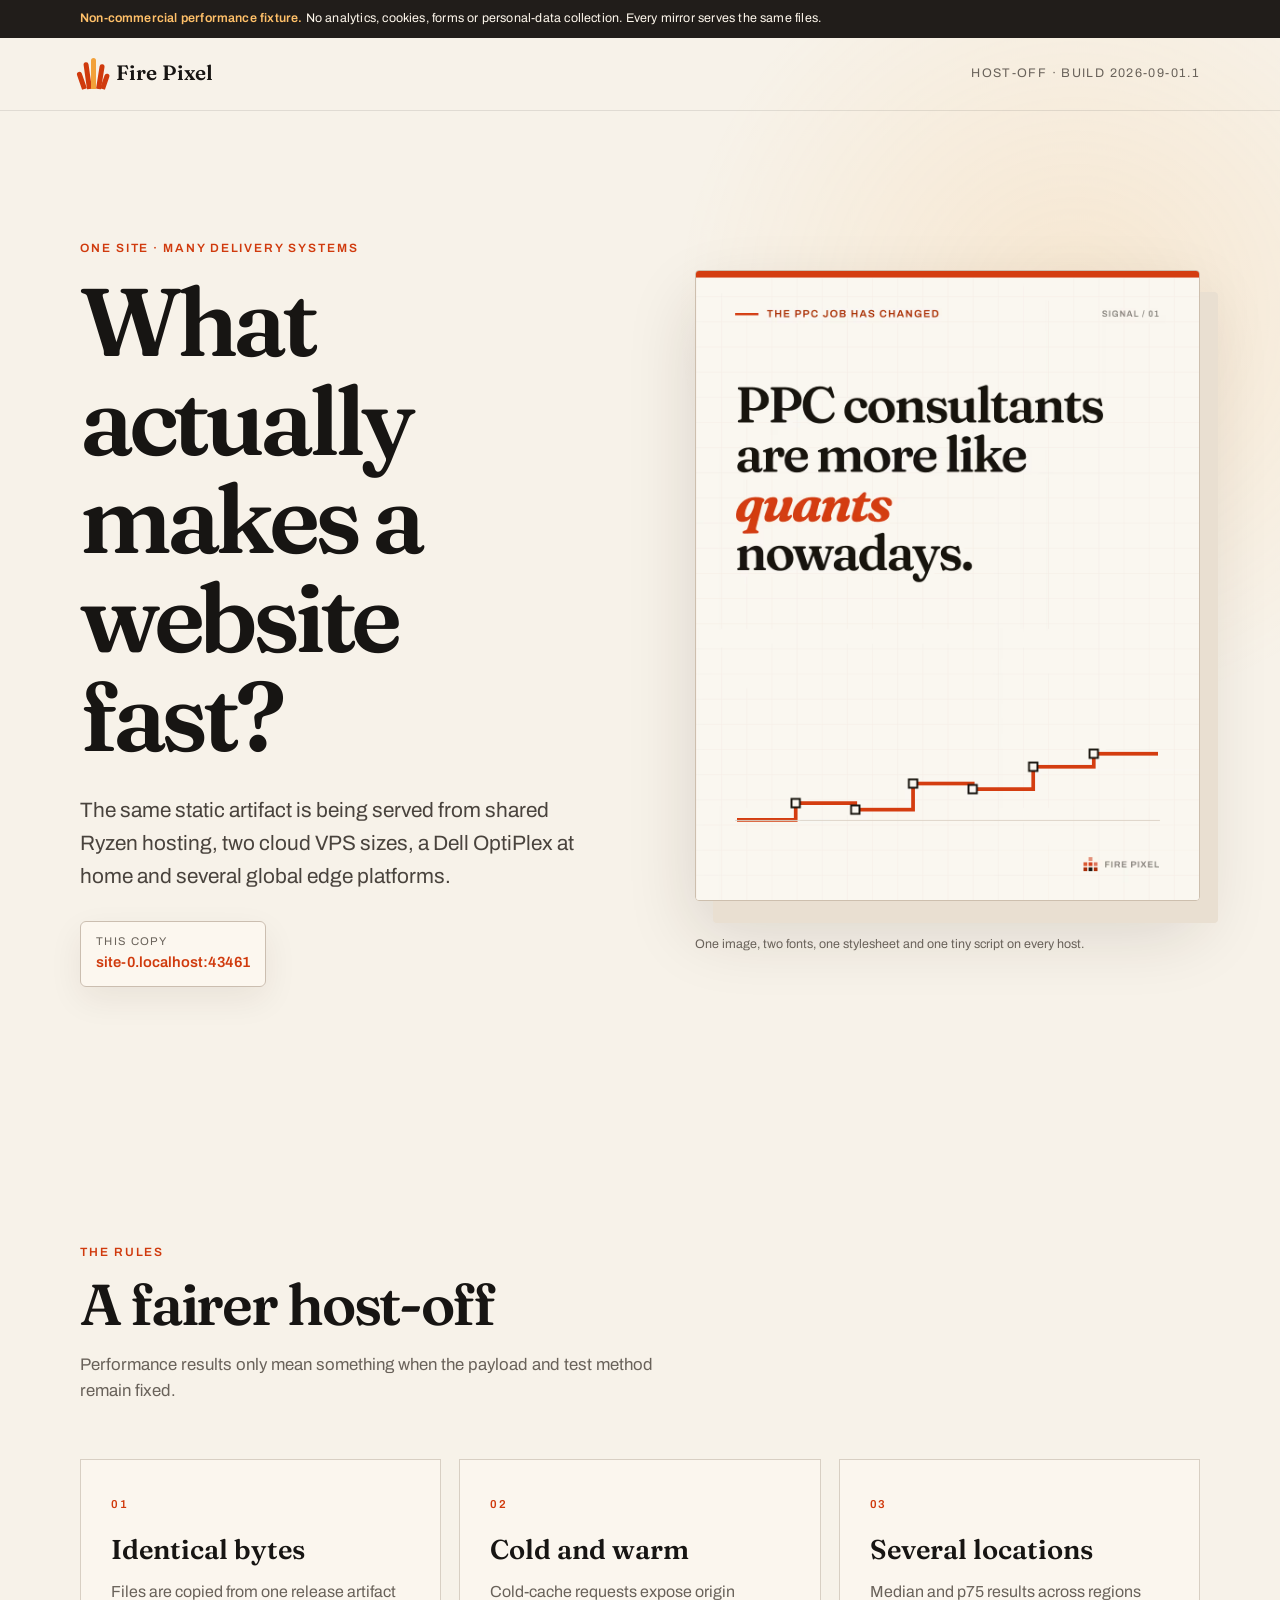
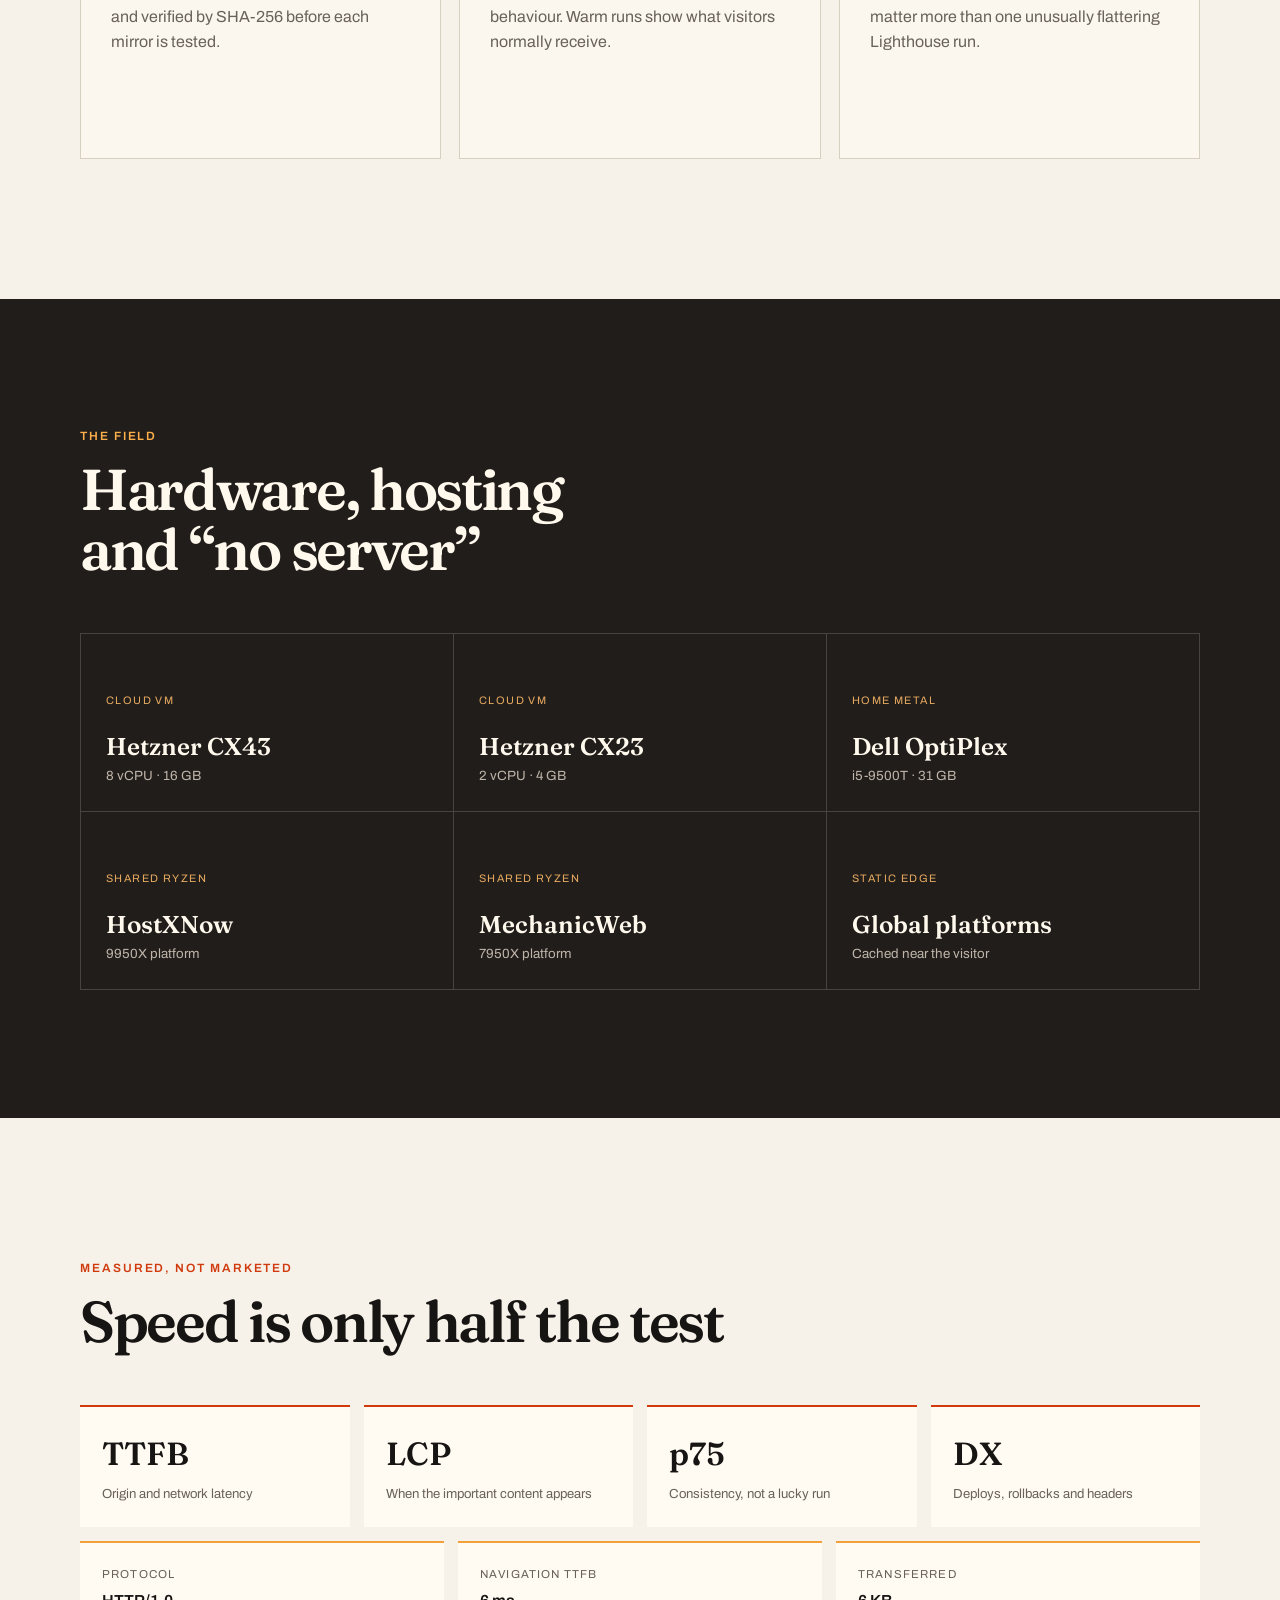
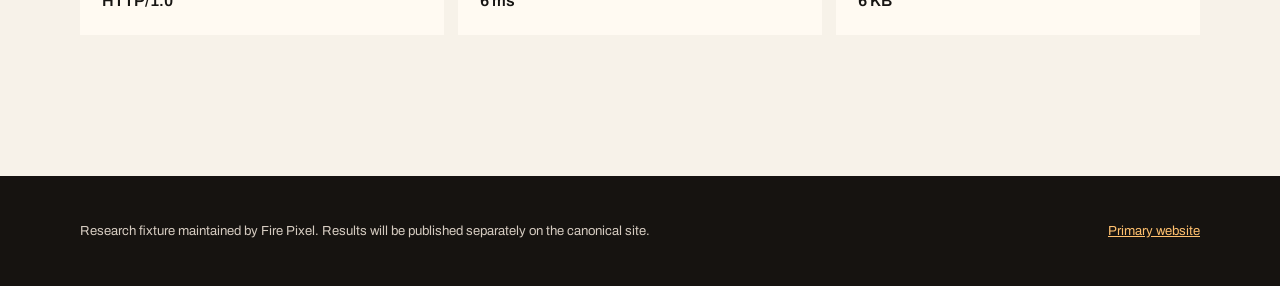
==== site/index.html @ 9b4414ca "Add neutral static host-off fixture" ====
<!doctype html>
<html lang="en-GB">
  <head>
    <meta charset="utf-8">
    <meta name="viewport" content="width=device-width, initial-scale=1">
    <meta name="robots" content="noindex, nofollow">
    <meta name="description" content="A neutral, tracking-free fixture used to compare static website delivery across hosting platforms.">
    <meta name="hostoff-build" content="2026-09-01.1">
    <link rel="canonical" href="https://www.firepixel.co.uk/host-off">
    <link rel="preload" href="./assets/archivo-400.woff2" as="font" type="font/woff2" crossorigin>
    <link rel="preload" href="./assets/fraunces-600.woff2" as="font" type="font/woff2" crossorigin>
    <link rel="preload" href="./assets/fixture.avif" as="image" type="image/avif" fetchpriority="high">
    <link rel="icon" href="./favicon.svg" type="image/svg+xml">
    <link rel="stylesheet" href="./assets/styles.css">
    <script src="./assets/hostoff.js" defer></script>
    <title>The Fire Pixel Host-Off — Static delivery fixture</title>
  </head>
  <body>
    <div class="research-note">
      <div class="wrap">
        <strong>Non-commercial performance fixture.</strong>
        No analytics, cookies, forms or personal-data collection. Every mirror serves the same files.
      </div>
    </div>

    <header class="site-head">
      <div class="wrap head-inner">
        <a class="brand" href="https://www.firepixel.co.uk/" aria-label="Fire Pixel primary website">
          <span class="mark" aria-hidden="true"><i></i><i></i><i></i><i></i><i></i></span>
          <span>Fire Pixel</span>
        </a>
        <span class="build">Host-Off · build 2026-09-01.1</span>
      </div>
    </header>

    <main>
      <section class="hero">
        <div class="wrap hero-grid">
          <div>
            <p class="eyebrow">One site · many delivery systems</p>
            <h1>What actually makes a website fast?</h1>
            <p class="lede">The same static artifact is being served from shared Ryzen hosting, two cloud VPS sizes, a Dell OptiPlex at home and several global edge platforms.</p>
            <div class="host-chip" aria-live="polite">
              <span>This copy</span>
              <strong data-host>detecting host…</strong>
            </div>
          </div>
          <figure class="hero-visual">
            <img src="./assets/fixture.avif" width="1080" height="1350" alt="A performance chart illustrating measured advertising outcomes" fetchpriority="high" decoding="async">
            <figcaption>One image, two fonts, one stylesheet and one tiny script on every host.</figcaption>
          </figure>
        </div>
      </section>

      <section class="principles wrap" aria-labelledby="rules-title">
        <div class="section-intro">
          <p class="eyebrow">The rules</p>
          <h2 id="rules-title">A fairer host-off</h2>
          <p>Performance results only mean something when the payload and test method remain fixed.</p>
        </div>
        <div class="card-grid">
          <article class="card">
            <span class="number">01</span>
            <h3>Identical bytes</h3>
            <p>Files are copied from one release artifact and verified by SHA-256 before each mirror is tested.</p>
          </article>
          <article class="card">
            <span class="number">02</span>
            <h3>Cold and warm</h3>
            <p>Cold-cache requests expose origin behaviour. Warm runs show what visitors normally receive.</p>
          </article>
          <article class="card">
            <span class="number">03</span>
            <h3>Several locations</h3>
            <p>Median and p75 results across regions matter more than one unusually flattering Lighthouse run.</p>
          </article>
        </div>
      </section>

      <section class="race">
        <div class="wrap">
          <div class="section-intro light">
            <p class="eyebrow">The field</p>
            <h2>Hardware, hosting and “no server”</h2>
          </div>
          <div class="lane-grid">
            <article><span>Cloud VM</span><strong>Hetzner CX43</strong><small>8 vCPU · 16 GB</small></article>
            <article><span>Cloud VM</span><strong>Hetzner CX23</strong><small>2 vCPU · 4 GB</small></article>
            <article><span>Home metal</span><strong>Dell OptiPlex</strong><small>i5-9500T · 31 GB</small></article>
            <article><span>Shared Ryzen</span><strong>HostXNow</strong><small>9950X platform</small></article>
            <article><span>Shared Ryzen</span><strong>MechanicWeb</strong><small>7950X platform</small></article>
            <article><span>Static edge</span><strong>Global platforms</strong><small>Cached near the visitor</small></article>
          </div>
        </div>
      </section>

      <section class="measure wrap" aria-labelledby="measure-title">
        <div class="section-intro">
          <p class="eyebrow">Measured, not marketed</p>
          <h2 id="measure-title">Speed is only half the test</h2>
        </div>
        <div class="metric-row">
          <div><strong>TTFB</strong><span>Origin and network latency</span></div>
          <div><strong>LCP</strong><span>When the important content appears</span></div>
          <div><strong>p75</strong><span>Consistency, not a lucky run</span></div>
          <div><strong>DX</strong><span>Deploys, rollbacks and headers</span></div>
        </div>
        <div class="live-readout" aria-label="Local browser timing">
          <div><span>Protocol</span><strong data-protocol>—</strong></div>
          <div><span>Navigation TTFB</span><strong data-ttfb>—</strong></div>
          <div><span>Transferred</span><strong data-transfer>—</strong></div>
        </div>
      </section>
    </main>

    <footer>
      <div class="wrap foot-inner">
        <p>Research fixture maintained by Fire Pixel. Results will be published separately on the canonical site.</p>
        <a href="https://www.firepixel.co.uk/">Primary website</a>
      </div>
    </footer>
  </body>
</html>
---- site/assets/styles.css ----
@font-face {
  font-family: "Archivo";
  src: url("./archivo-400.woff2") format("woff2");
  font-style: normal;
  font-weight: 400;
  font-display: swap;
}

@font-face {
  font-family: "Archivo";
  src: url("./archivo-600.woff2") format("woff2");
  font-style: normal;
  font-weight: 600;
  font-display: swap;
}

@font-face {
  font-family: "Fraunces";
  src: url("./fraunces-600.woff2") format("woff2");
  font-style: normal;
  font-weight: 600;
  font-display: swap;
}

:root {
  --ink: #171513;
  --paper: #f7f2e9;
  --cream: #fffaf2;
  --ember: #d03a0d;
  --muted: #69625a;
  --line: #d8cfc3;
  --night: #211d1a;
  --gold: #f2a13a;
  --wrap: min(1120px, calc(100% - 40px));
}

* { box-sizing: border-box; }

html { color-scheme: light; background: var(--paper); }

body {
  margin: 0;
  color: var(--ink);
  background:
    radial-gradient(circle at 84% 9%, rgb(242 161 58 / 14%), transparent 25rem),
    var(--paper);
  font-family: "Archivo", system-ui, sans-serif;
  line-height: 1.58;
}

a { color: inherit; }

.wrap { width: var(--wrap); margin-inline: auto; }

.research-note {
  padding: 9px 0;
  color: #fff8ed;
  background: var(--night);
  font-size: .78rem;
  letter-spacing: .015em;
}

.research-note strong { color: #ffc069; }

.site-head { border-bottom: 1px solid rgb(23 21 19 / 10%); }

.head-inner,
.foot-inner {
  min-height: 72px;
  display: flex;
  align-items: center;
  justify-content: space-between;
  gap: 24px;
}

.brand {
  display: inline-flex;
  align-items: center;
  gap: 10px;
  font-family: "Fraunces", Georgia, serif;
  font-size: 1.3rem;
  font-weight: 600;
  text-decoration: none;
}

.mark { position: relative; width: 26px; height: 31px; display: inline-block; }
.mark i { position: absolute; bottom: 0; width: 5px; border-radius: 8px 8px 2px 2px; background: var(--ember); transform-origin: 50% 100%; }
.mark i:nth-child(1) { left: 2px; height: 18px; transform: rotate(-19deg); }
.mark i:nth-child(2) { left: 7px; height: 27px; transform: rotate(-8deg); }
.mark i:nth-child(3) { left: 11px; height: 31px; background: var(--gold); }
.mark i:nth-child(4) { left: 16px; height: 25px; transform: rotate(9deg); }
.mark i:nth-child(5) { left: 20px; height: 16px; transform: rotate(19deg); }

.build { color: var(--muted); font-size: .78rem; text-transform: uppercase; letter-spacing: .11em; }

.hero { padding: clamp(70px, 10vw, 138px) 0 clamp(76px, 9vw, 120px); }

.hero-grid {
  display: grid;
  grid-template-columns: 1.02fr .98fr;
  align-items: center;
  gap: clamp(42px, 7vw, 90px);
}

.eyebrow {
  margin: 0 0 14px;
  color: var(--ember);
  font-size: .75rem;
  font-weight: 600;
  letter-spacing: .16em;
  text-transform: uppercase;
}

h1, h2, h3 { font-family: "Fraunces", Georgia, serif; line-height: 1.03; text-wrap: balance; }

h1 { max-width: 740px; margin: 0; font-size: clamp(3.1rem, 7.5vw, 6.7rem); letter-spacing: -.055em; }
h2 { margin: 0; font-size: clamp(2.25rem, 4.5vw, 4.25rem); letter-spacing: -.04em; }
h3 { margin: 20px 0 9px; font-size: 1.7rem; }

.lede { max-width: 680px; margin: 28px 0; color: #49433d; font-size: clamp(1.05rem, 2vw, 1.3rem); }

.host-chip {
  width: fit-content;
  display: grid;
  gap: 1px;
  padding: 11px 15px;
  border: 1px solid #cbbeb0;
  border-radius: 6px;
  background: rgb(255 250 242 / 70%);
  box-shadow: 0 12px 34px rgb(55 35 15 / 7%);
}

.host-chip span { color: var(--muted); font-size: .7rem; letter-spacing: .12em; text-transform: uppercase; }
.host-chip strong { color: var(--ember); font-size: .92rem; }

.hero-visual { margin: 0; }
.hero-visual img { width: 100%; height: auto; display: block; border: 1px solid #cdbfae; border-radius: 4px; box-shadow: 18px 22px 0 #e9dfd1, 0 30px 70px rgb(41 28 18 / 14%); }
.hero-visual figcaption { margin-top: 34px; color: var(--muted); font-size: .78rem; }

.principles, .measure { padding-block: clamp(86px, 11vw, 150px); }
.section-intro { max-width: 720px; margin-bottom: 54px; }
.section-intro > p:last-child { max-width: 610px; color: var(--muted); font-size: 1.05rem; }

.card-grid { display: grid; grid-template-columns: repeat(3, 1fr); gap: 18px; }
.card { min-height: 300px; padding: 30px; border: 1px solid var(--line); background: rgb(255 250 242 / 60%); }
.card .number { color: var(--ember); font-size: .72rem; font-weight: 600; letter-spacing: .14em; }
.card p { color: var(--muted); }

.race { padding-block: clamp(86px, 10vw, 140px); color: #fff8ed; background: var(--night); }
.section-intro.light .eyebrow { color: #ffaf4a; }
.lane-grid { display: grid; grid-template-columns: repeat(3, 1fr); border-top: 1px solid rgb(255 255 255 / 17%); border-left: 1px solid rgb(255 255 255 / 17%); }
.lane-grid article { min-height: 178px; display: flex; flex-direction: column; justify-content: flex-end; padding: 25px; border-right: 1px solid rgb(255 255 255 / 17%); border-bottom: 1px solid rgb(255 255 255 / 17%); }
.lane-grid span { color: #e6a960; font-size: .68rem; letter-spacing: .13em; text-transform: uppercase; }
.lane-grid strong { margin-top: 17px; font-family: "Fraunces", Georgia, serif; font-size: 1.52rem; }
.lane-grid small { color: #bfb5aa; }

.metric-row { display: grid; grid-template-columns: repeat(4, 1fr); gap: 14px; }
.metric-row div, .live-readout div { padding: 22px; border-top: 2px solid var(--ember); background: var(--cream); }
.metric-row strong { display: block; font-family: "Fraunces", Georgia, serif; font-size: 2rem; }
.metric-row span { color: var(--muted); font-size: .82rem; }

.live-readout { display: grid; grid-template-columns: repeat(3, 1fr); gap: 14px; margin-top: 14px; }
.live-readout div { border-top-color: var(--gold); }
.live-readout span, .live-readout strong { display: block; }
.live-readout span { color: var(--muted); font-size: .72rem; text-transform: uppercase; letter-spacing: .1em; }
.live-readout strong { margin-top: 5px; font-size: 1rem; }

footer { color: #d5cbc0; background: #161310; }
.foot-inner { min-height: 110px; font-size: .82rem; }
.foot-inner p { max-width: 700px; }
.foot-inner a { color: #ffc06e; }

@media (max-width: 820px) {
  .hero-grid { grid-template-columns: 1fr; }
  .hero-visual { max-width: 620px; }
  .card-grid, .lane-grid { grid-template-columns: 1fr 1fr; }
  .metric-row { grid-template-columns: 1fr 1fr; }
}

@media (max-width: 520px) {
  :root { --wrap: min(100% - 28px, 1120px); }
  .head-inner, .foot-inner { align-items: flex-start; flex-direction: column; justify-content: center; padding-block: 18px; }
  .build { font-size: .68rem; }
  .hero { padding-top: 58px; }
  h1 { font-size: clamp(3rem, 17vw, 4.7rem); }
  .card-grid, .lane-grid, .metric-row, .live-readout { grid-template-columns: 1fr; }
  .card { min-height: 240px; }
}

@media (prefers-reduced-motion: reduce) {
  *, *::before, *::after { scroll-behavior: auto !important; }
}
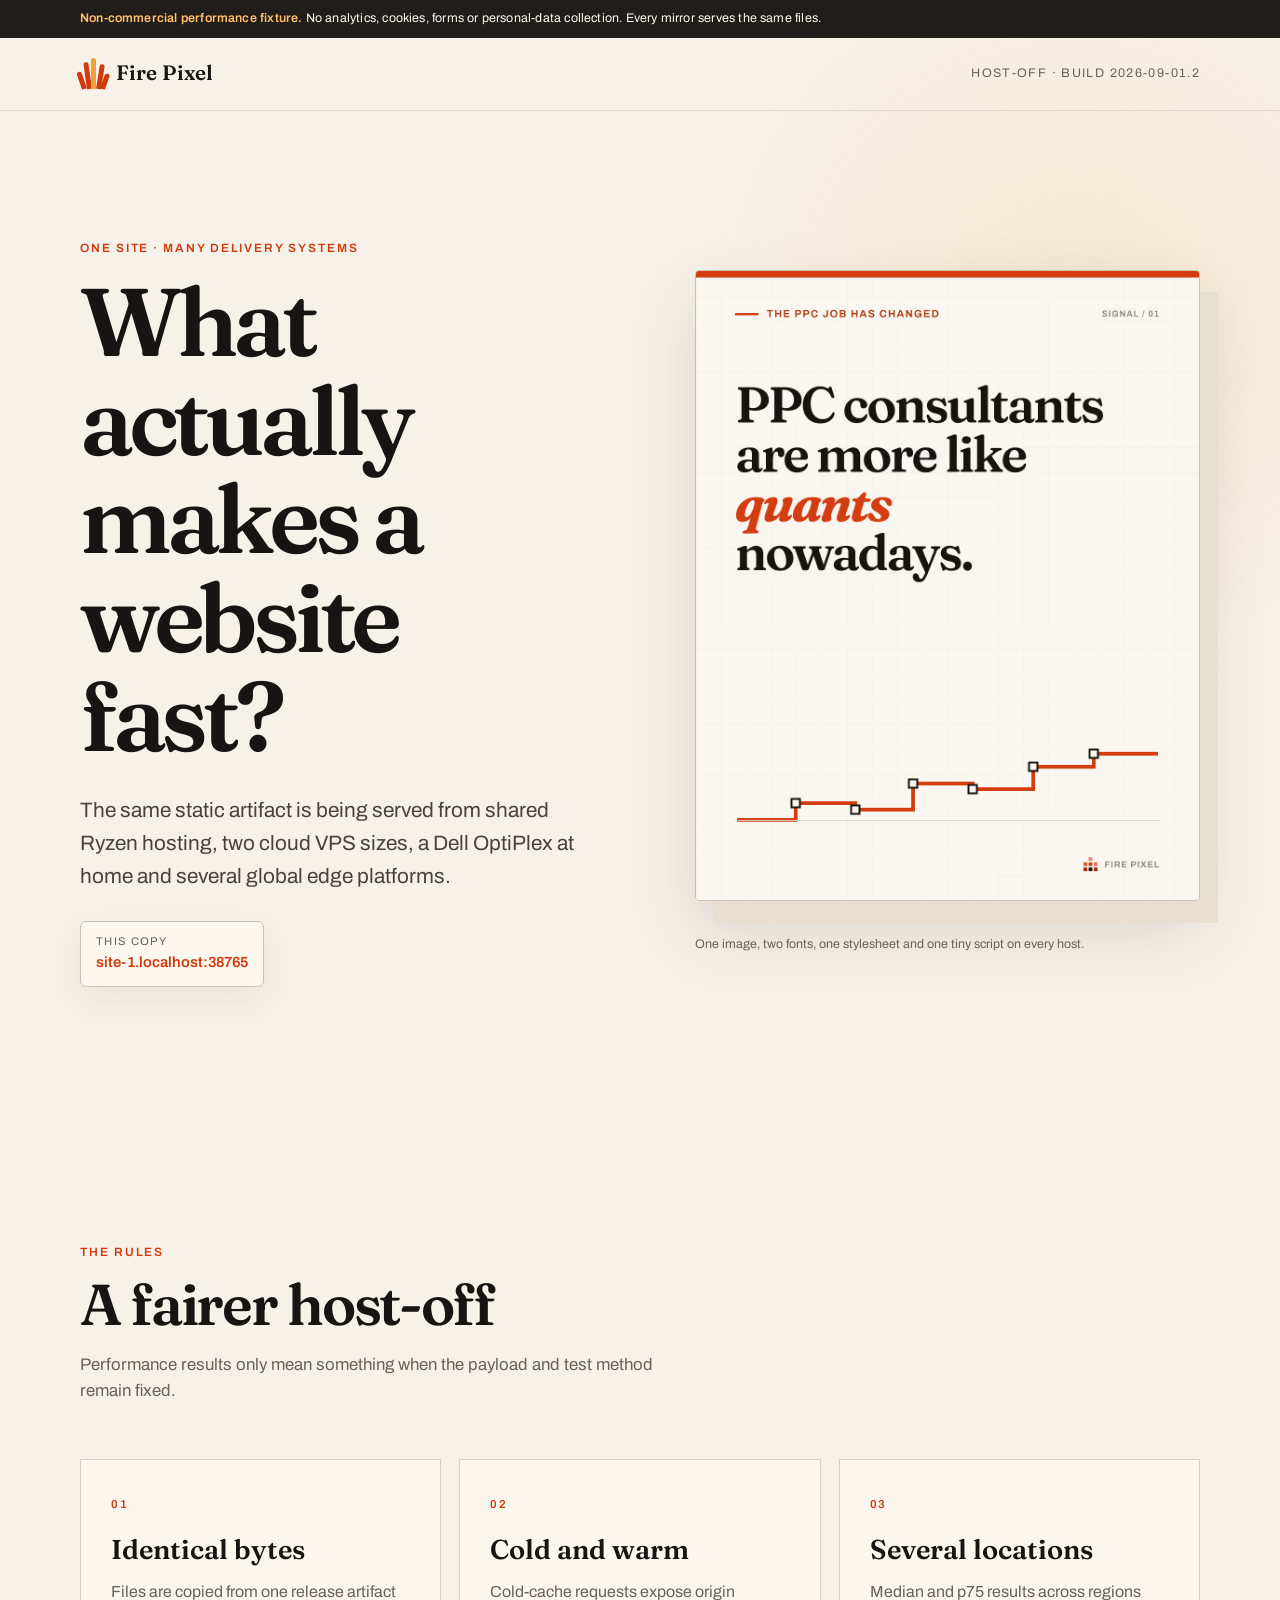
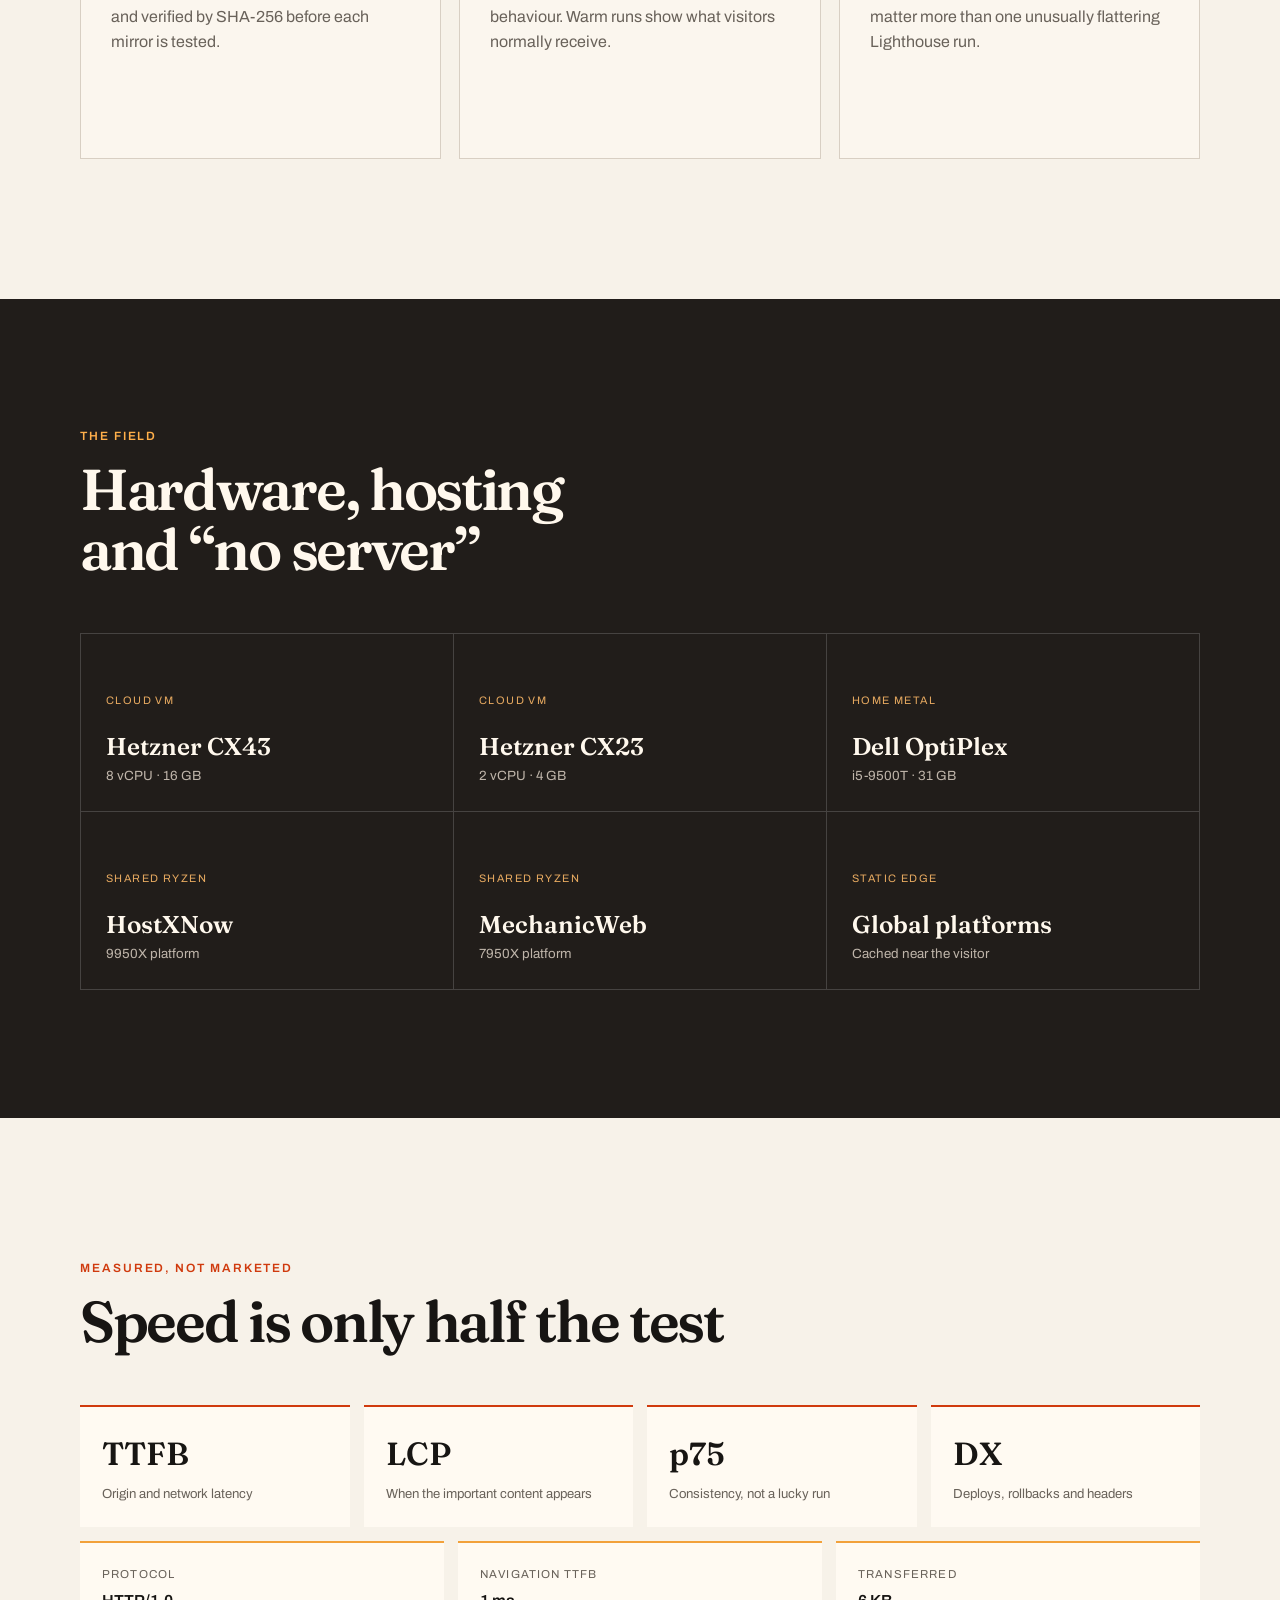
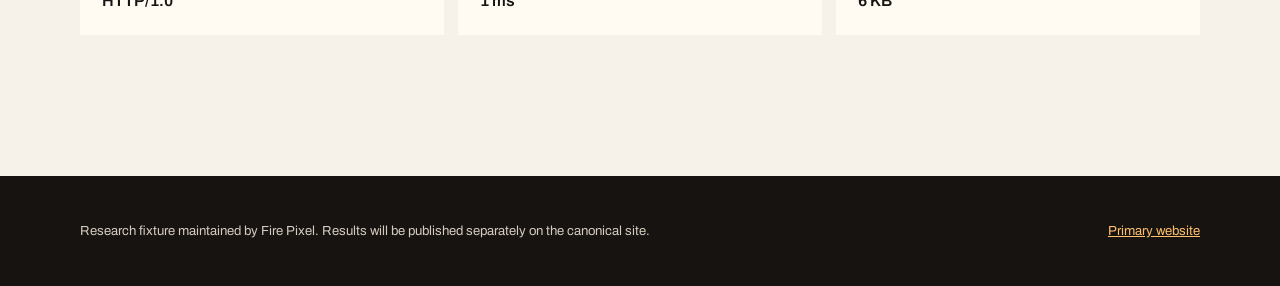
==== commit 4620b110: "Point mirrors at the final canonical homepage" ====
--- a/site/index.html
+++ b/site/index.html
@@ -5,8 +5,8 @@
     <meta name="viewport" content="width=device-width, initial-scale=1">
     <meta name="robots" content="noindex, nofollow">
     <meta name="description" content="A neutral, tracking-free fixture used to compare static website delivery across hosting platforms.">
-    <meta name="hostoff-build" content="2026-09-01.1">
-    <link rel="canonical" href="https://www.firepixel.co.uk/host-off">
+    <meta name="hostoff-build" content="2026-09-01.2">
+    <link rel="canonical" href="https://firepixel.co.uk/">
     <link rel="preload" href="./assets/archivo-400.woff2" as="font" type="font/woff2" crossorigin>
     <link rel="preload" href="./assets/fraunces-600.woff2" as="font" type="font/woff2" crossorigin>
     <link rel="preload" href="./assets/fixture.avif" as="image" type="image/avif" fetchpriority="high">
@@ -25,11 +25,11 @@
 
     <header class="site-head">
       <div class="wrap head-inner">
-        <a class="brand" href="https://www.firepixel.co.uk/" aria-label="Fire Pixel primary website">
+        <a class="brand" href="https://firepixel.co.uk/" aria-label="Fire Pixel primary website">
           <span class="mark" aria-hidden="true"><i></i><i></i><i></i><i></i><i></i></span>
           <span>Fire Pixel</span>
         </a>
-        <span class="build">Host-Off · build 2026-09-01.1</span>
+        <span class="build">Host-Off · build 2026-09-01.2</span>
       </div>
     </header>
 
@@ -116,7 +116,7 @@
     <footer>
       <div class="wrap foot-inner">
         <p>Research fixture maintained by Fire Pixel. Results will be published separately on the canonical site.</p>
-        <a href="https://www.firepixel.co.uk/">Primary website</a>
+        <a href="https://firepixel.co.uk/">Primary website</a>
       </div>
     </footer>
   </body>
